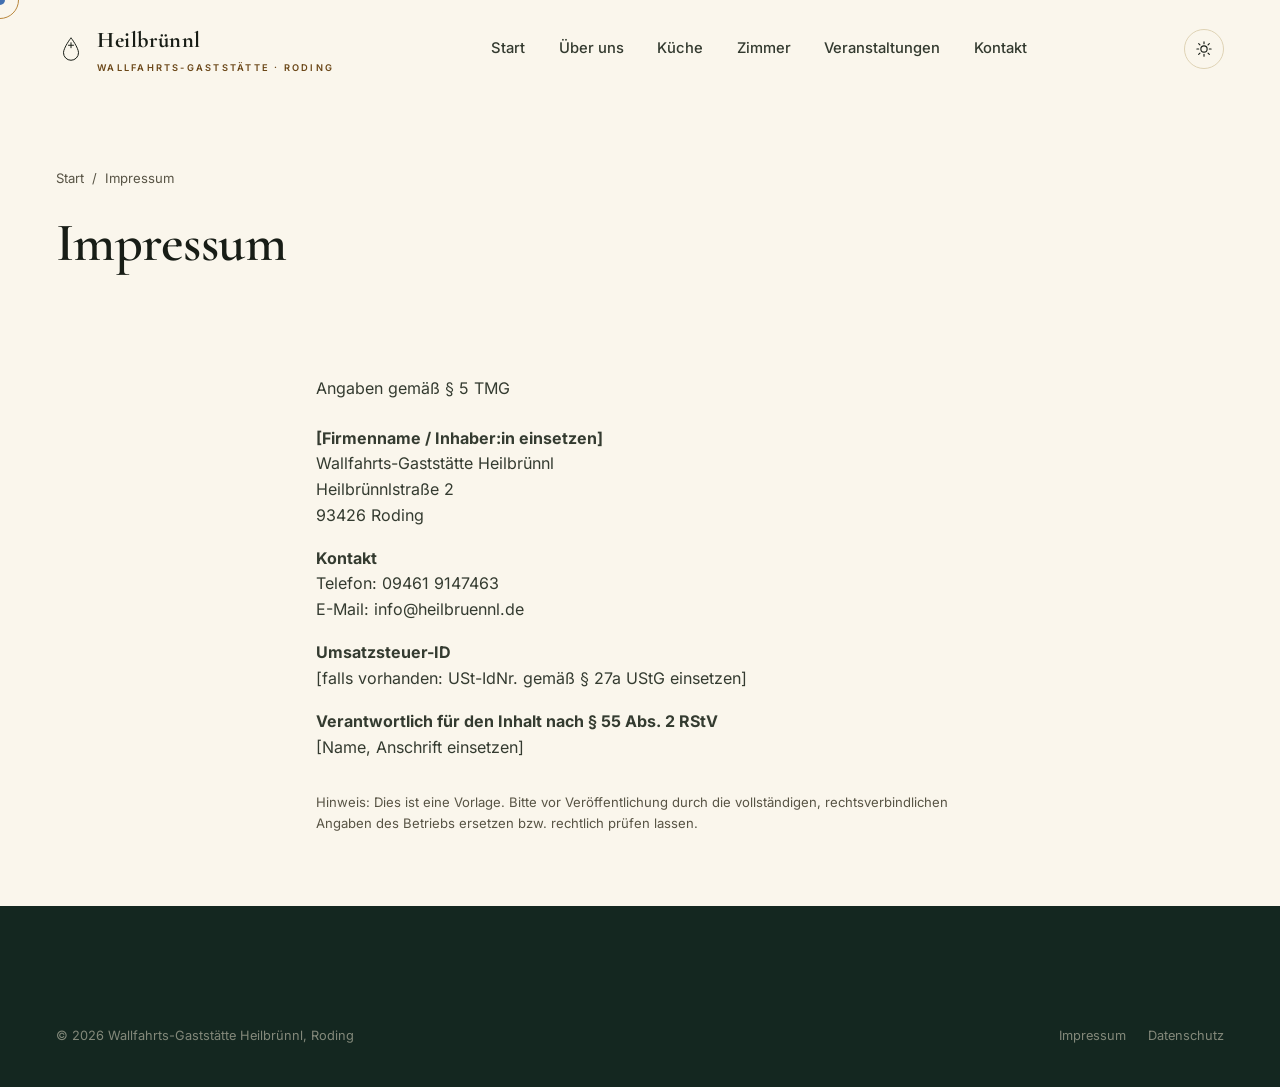
==== impressum.html @ 14e243a8 "Initial commit: Heilbruennl website with CMS-editable content Static multi-page site with real photo" ====
<!doctype html>
<html lang="de" class="no-js">
<head>
<meta charset="UTF-8">
<script>document.documentElement.className='js';</script>
<meta name="viewport" content="width=device-width, initial-scale=1">
<title>Impressum · Heilbrünnl Roding</title>
<meta name="robots" content="noindex">
<link rel="icon" type="image/png" sizes="32x32" href="favicon-32x32.png">
<link rel="icon" type="image/png" sizes="16x16" href="favicon-16x16.png">
<link rel="apple-touch-icon" sizes="180x180" href="apple-touch-icon.png">
<link rel="manifest" href="site.webmanifest">
<meta name="theme-color" content="#1F3A2E">
<link rel="canonical" href="https://www.heilbruennl.de/impressum.html">
<link rel="stylesheet" href="css/style.css">
</head>
<body>

<div class="cursor" aria-hidden="true"></div>
<div class="cursor-ring" aria-hidden="true"></div>
<div class="grain" aria-hidden="true"></div>

<header class="site-header is-scrolled">
  <div class="container">
    <a href="index.html" class="brand">
      <svg viewBox="0 0 48 48" fill="none"><path d="M24 6C24 6 12 22 12 30a12 12 0 0024 0C36 22 24 6 24 6Z" stroke="currentColor" stroke-width="1.6"/><path d="M24 14v8M20 18h8" stroke="currentColor" stroke-width="1.6" stroke-linecap="round"/></svg>
      <span>Heilbrünnl<small>Wallfahrts-Gaststätte · Roding</small></span>
    </a>
    <nav class="nav-desktop" aria-label="Hauptnavigation">
      <a href="index.html">Start</a>
      <a href="ueber-uns.html">Über uns</a>
      <a href="speisekarte.html">Küche</a>
      <a href="zimmer.html">Zimmer</a>
      <a href="veranstaltungen.html">Veranstaltungen</a>
      <a href="kontakt.html">Kontakt</a>
    </nav>
    <div class="header-actions">
      <button class="theme-toggle" aria-label="Tag- / Nachtansicht umschalten">
        <svg class="icon-sun" viewBox="0 0 24 24" fill="none" stroke="currentColor" stroke-width="1.5"><circle cx="12" cy="12" r="4.2"/><path d="M12 2.5v2.4M12 19.1v2.4M4.9 4.9l1.7 1.7M17.4 17.4l1.7 1.7M2.5 12h2.4M19.1 12h2.4M4.9 19.1l1.7-1.7M17.4 6.6l1.7-1.7" stroke-linecap="round"/></svg>
        <svg class="icon-moon" viewBox="0 0 24 24" fill="none" stroke="currentColor" stroke-width="1.5"><path d="M20 14.5A8.5 8.5 0 1 1 9.5 4a6.8 6.8 0 0 0 10.5 10.5Z"/></svg>
      </button>
      <button class="burger" aria-label="Menü öffnen" aria-expanded="false"><span></span></button>
    </div>
  </div>
</header>

<nav class="mobile-nav" aria-label="Mobile Navigation">
  <a href="index.html">Start</a>
  <a href="ueber-uns.html">Über uns</a>
  <a href="speisekarte.html">Küche</a>
  <a href="zimmer.html">Zimmer</a>
  <a href="veranstaltungen.html">Veranstaltungen</a>
  <a href="kontakt.html">Kontakt</a>
</nav>

<main>
  <section class="page-hero" style="padding-bottom:2rem;">
    <div class="container">
      <div class="breadcrumb"><a href="index.html">Start</a><span>/</span><span>Impressum</span></div>
      <h1 style="font-size:var(--fs-h2);">Impressum</h1>
    </div>
  </section>

  <section class="section-tight">
    <div class="container" style="max-width:760px;">
      <p class="body-text">Angaben gemäß § 5 TMG</p>
      <p class="body-text" style="margin-top:1.5rem;">
        <b>[Firmenname / Inhaber:in einsetzen]</b><br>
        Wallfahrts-Gaststätte Heilbrünnl<br>
        Heilbrünnlstraße 2<br>
        93426 Roding
      </p>
      <p class="body-text"><b>Kontakt</b><br>
        Telefon: 09461 9147463<br>
        E-Mail: info@heilbruennl.de
      </p>
      <p class="body-text"><b>Umsatzsteuer-ID</b><br>[falls vorhanden: USt-IdNr. gemäß § 27a UStG einsetzen]</p>
      <p class="body-text"><b>Verantwortlich für den Inhalt nach § 55 Abs. 2 RStV</b><br>[Name, Anschrift einsetzen]</p>
      <p class="form-note" style="margin-top:2rem;">Hinweis: Dies ist eine Vorlage. Bitte vor Veröffentlichung durch die vollständigen, rechtsverbindlichen Angaben des Betriebs ersetzen bzw. rechtlich prüfen lassen.</p>
    </div>
  </section>
</main>

<footer class="site-footer">
  <div class="container">
    <div class="footer-bottom" style="border-top:none;padding-top:0;">
      <span>© <span id="year">2026</span> Wallfahrts-Gaststätte Heilbrünnl, Roding</span>
      <div class="legal"><a href="impressum.html">Impressum</a><a href="datenschutz.html">Datenschutz</a></div>
    </div>
  </div>
</footer>

<script src="js/main.js"></script>
<script src="js/content.js"></script>
</body>
</html>
---- css/style.css ----
/* ==========================================================================
   Heilbrünnl · Wallfahrts-Gaststätte Roding — Design System
   ========================================================================== */

@font-face{
  font-family: 'Cormorant Garamond'; font-style: normal; font-weight: 400 700; font-display: swap;
  src: url('../assets/fonts/cormorant-garamond-normal.woff2') format('woff2');
}
@font-face{
  font-family: 'Cormorant Garamond'; font-style: italic; font-weight: 400 500; font-display: swap;
  src: url('../assets/fonts/cormorant-garamond-italic.woff2') format('woff2');
}
@font-face{
  font-family: 'Inter'; font-style: normal; font-weight: 300 700; font-display: swap;
  src: url('../assets/fonts/inter.woff2') format('woff2');
}

/* ---------- Tokens ---------- */
:root{
  /* Day palette */
  --bg: #FAF6EC;
  --bg-alt: #F2EAD8;
  --panel: #FFFEFA;
  --ink: #171C15;
  --ink-soft: #333A2F;
  --stone: #565243;
  --line: #DED2B4;
  --forest: #1B3327;
  --forest-2: #2C5140;
  --forest-deep: #142720;
  --gold: #B8863C;
  --gold-ink: #6B4718;
  --gold-2: #D9B672;
  --gold-soft: #EFDFB8;
  --wine: #6C2A38;
  --cream-rgb: 250,246,236;
  --grain-opacity: .05;
  --shadow-soft: 0 30px 60px -30px rgba(20,30,20,.35);
  --shadow-tight: 0 10px 24px -14px rgba(20,30,20,.4);

  --font-display: 'Cormorant Garamond', 'Iowan Old Style', Georgia, serif;
  --font-body: 'Inter', -apple-system, BlinkMacSystemFont, 'Segoe UI', sans-serif;

  --fs-hero: clamp(3.2rem, 10vw, 9.5rem);
  --fs-h1: clamp(2.6rem, 6vw, 4.6rem);
  --fs-h2: clamp(2.1rem, 4.6vw, 3.4rem);
  --fs-h3: clamp(1.4rem, 2.4vw, 1.9rem);
  --fs-lead: clamp(1.1rem, 1.6vw, 1.35rem);
  --fs-body: 1rem;
  --fs-small: .875rem;
  --fs-eyebrow: .78rem;

  --space-3xs: .25rem;
  --space-2xs: .5rem;
  --space-xs: .85rem;
  --space-sm: 1.5rem;
  --space-md: 2.5rem;
  --space-lg: 4.5rem;
  --space-xl: 7.5rem;
  --space-2xl: 11rem;

  --container: 1280px;
  --radius: 2px;
  --ease-out: cubic-bezier(.16,.84,.44,1);
  --ease-soft: cubic-bezier(.22,.61,.36,1);
  --dur: .7s;

  color-scheme: light;
}

html[data-theme="night"]{
  --bg: #12190F;
  --bg-alt: #182016;
  --panel: #1B231A;
  --ink: #F4EEDC;
  --ink-soft: #D9D0B8;
  --stone: #A79E86;
  --line: #33402E;
  --forest: #C9A25C;
  --forest-2: #D9B672;
  --forest-deep: #0B120A;
  --gold: #D9B672;
  --gold-ink: #E2C083;
  --gold-2: #EFDFB8;
  --wine: #C97D8B;
  --shadow-soft: 0 30px 70px -30px rgba(0,0,0,.65);
  color-scheme: dark;
}

*,*::before,*::after{ box-sizing: border-box; }
html{ scroll-behavior: smooth; }
@media (prefers-reduced-motion: reduce){
  html{ scroll-behavior: auto; }
  *,*::before,*::after{ animation-duration: .001ms !important; animation-iteration-count: 1 !important; transition-duration: .001ms !important; scroll-behavior: auto !important; }
}

body{
  margin:0;
  background: var(--bg);
  color: var(--ink);
  font-family: var(--font-body);
  font-size: 16px;
  line-height: 1.6;
  -webkit-font-smoothing: antialiased;
  overflow-x: hidden;
  transition: background var(--dur) var(--ease-soft), color var(--dur) var(--ease-soft);
}

img,svg{ max-width:100%; display:block; }
a{ color: inherit; text-decoration:none; }
ul{ margin:0; padding:0; list-style:none; }
h1,h2,h3,h4,p,figure{ margin:0; }
button{ font-family: inherit; cursor:pointer; }
input,textarea,select{ font-family: inherit; font-size: 1rem; }

.container{ width:100%; max-width: var(--container); margin-inline:auto; padding-inline: clamp(1.25rem, 5vw, 3.5rem); }

.font-display{ font-family: var(--font-display); }

.eyebrow{
  display:flex; align-items:center; gap:.6em;
  font-family: var(--font-body);
  font-size: var(--fs-eyebrow);
  letter-spacing:.22em;
  text-transform:uppercase;
  color: var(--gold-ink);
  font-weight:600;
  margin-bottom: var(--space-sm);
}
.eyebrow::before{ content:''; width:28px; height:1px; background: currentColor; }

h1,h2,h3{ font-family: var(--font-display); font-weight:600; line-height:1.06; color: var(--ink); letter-spacing:-.01em; }
h2{ font-size: var(--fs-h2); }
h3{ font-size: var(--fs-h3); font-weight:600; }
.lead{ font-size: var(--fs-lead); color: var(--ink-soft); line-height:1.55; max-width: 46ch; }
.body-text{ color: var(--ink-soft); max-width: 60ch; }
.body-text + .body-text{ margin-top: 1.1em; }

::selection{ background: var(--gold); color: var(--forest-deep); }

/* ---------- Grain overlay (premium tactile texture) ---------- */
.grain{
  position: fixed; inset:0; z-index: 400; pointer-events:none;
  opacity: var(--grain-opacity); mix-blend-mode: overlay;
  background-image: url("data:image/svg+xml,%3Csvg xmlns='http://www.w3.org/2000/svg' width='180' height='180'%3E%3Cfilter id='n'%3E%3CfeTurbulence type='fractalNoise' baseFrequency='0.9' numOctaves='2' stitchTiles='stitch'/%3E%3C/filter%3E%3Crect width='100%25' height='100%25' filter='url(%23n)'/%3E%3C/svg%3E");
}

/* ---------- Photo component ---------- */
.photo{
  position:relative; overflow:hidden; border-radius:6px; box-shadow: var(--shadow-soft);
  aspect-ratio: 4/5; background: var(--forest);
}
.photo.photo--wide{ aspect-ratio: 16/10; }
.photo.photo--square{ aspect-ratio: 1/1; }
.photo.photo--tall{ aspect-ratio: 3/4; }
.photo img{
  position:absolute; inset:0; width:100%; height:100%; object-fit:cover;
  transition: transform 1.2s var(--ease-soft);
}
.photo:hover img{ transform: scale(1.05); }
.photo::after{
  content:''; position:absolute; inset:0; pointer-events:none;
  background: linear-gradient(190deg, rgba(20,39,32,0) 45%, rgba(11,18,10,.72) 100%),
              linear-gradient(0deg, rgba(31,58,46,.16), rgba(31,58,46,.16));
}
.photo .corner{ position:absolute; top:1.2rem; right:1.2rem; width:34px; height:34px; border:1px solid rgba(247,241,224,.55); border-radius:50%; display:flex; align-items:center; justify-content:center; z-index:2; }
.photo .corner svg{ width:14px; height:14px; stroke:#F7F1E0; }
.photo .tag{ position:absolute; left:1.6rem; bottom:1.5rem; right:1.6rem; z-index:2; color:#F7F1E0; font-size:.72rem; letter-spacing:.16em; text-transform:uppercase; display:flex; align-items:center; gap:.5rem; }
.photo .tag svg{ width:16px; height:16px; flex-shrink:0; }
.frame-caption{ margin-top: .9rem; font-size:.78rem; color: var(--stone); display:flex; justify-content:space-between; gap:1rem; }

/* ---------- Buttons ---------- */
.btn{
  position:relative;
  display:inline-flex; align-items:center; gap:.6rem;
  padding: 1rem 1.9rem;
  font-size: .92rem; font-weight:600; letter-spacing:.03em;
  border-radius: 100px;
  border: 1px solid transparent;
  transition: transform .45s var(--ease-out), background .3s, color .3s, border-color .3s, box-shadow .3s;
  white-space: nowrap;
}
.btn svg{ width:16px; height:16px; transition: transform .4s var(--ease-out); }
.btn:hover svg{ transform: translateX(4px); }
.btn-primary{ background: var(--forest); color: #F5EFDC; box-shadow: var(--shadow-tight); }
.btn-primary:hover{ background: var(--forest-2); transform: translateY(-2px); }
.btn-ghost{ border-color: currentColor; color: var(--ink); }
.btn-ghost:hover{ background: var(--ink); color: var(--bg); transform: translateY(-2px); }
.btn-gold{ background: var(--gold); color: var(--forest-deep); }
.btn-gold:hover{ background: var(--gold-2); transform: translateY(-2px); }
.btn-block{ width:100%; justify-content:center; }

/* magnetic wrap */
.magnetic{ display:inline-block; }

/* ---------- Custom cursor ---------- */
.cursor{
  position: fixed; top:0; left:0; width:10px; height:10px; border-radius:50%;
  background: var(--gold); pointer-events:none; z-index: 9999; mix-blend-mode: difference;
  transform: translate(-50%,-50%); transition: width .25s var(--ease-out), height .25s var(--ease-out), background .3s;
}
.cursor-ring{
  position: fixed; top:0; left:0; width:38px; height:38px; border-radius:50%;
  border: 1px solid var(--gold); pointer-events:none; z-index: 9998;
  transform: translate(-50%,-50%);
}
.cursor.is-active{ width:16px; height:16px; }
.cursor-ring.is-active{ width:64px; height:64px; opacity:.5; }
@media (pointer: coarse){ .cursor,.cursor-ring{ display:none; } }

/* ---------- Preloader ---------- */
.preloader{
  display:none;
  position: fixed; inset:0; z-index: 10000; background: var(--forest-deep);
  align-items:center; justify-content:center; flex-direction:column; gap: 1.2rem;
  transition: opacity .8s var(--ease-soft), visibility .8s;
}
.js .preloader{ display:flex; }
.preloader.is-done{ opacity:0; visibility:hidden; pointer-events:none; }
.preloader svg{ width:74px; height:74px; }
.preloader__ring{ fill:none; stroke: var(--gold-2); stroke-width:1.2; stroke-dasharray: 220; stroke-dashoffset:220; animation: draw 1.6s var(--ease-out) forwards; }
.preloader__drop{ fill: var(--gold); opacity:0; animation: fadein .6s ease forwards 1.1s; }
.preloader__word{ font-family: var(--font-display); color:#EFE6CC; letter-spacing:.35em; text-transform:uppercase; font-size:.78rem; opacity:0; animation: fadein .8s ease forwards 1.3s; }
@keyframes draw{ to{ stroke-dashoffset:0; } }
@keyframes fadein{ to{ opacity:1; } }

/* ---------- Scroll progress ---------- */
.progress-bar{ position: fixed; top:0; left:0; height:2px; background: var(--gold); z-index: 500; width:0%; }

/* ---------- Header ---------- */
.site-header{
  position: fixed; top:0; left:0; right:0; z-index: 900;
  padding: 1.4rem 0;
  transition: padding .4s var(--ease-soft), background .4s var(--ease-soft), box-shadow .4s, border-color .4s;
  border-bottom: 1px solid transparent;
}
.site-header.is-scrolled{
  padding: .85rem 0;
  background: rgba(var(--cream-rgb), .82);
  backdrop-filter: blur(14px) saturate(140%);
  border-color: var(--line);
}
html[data-theme="night"] .site-header.is-scrolled{ background: rgba(18,25,15,.75); }
.site-header .container{ display:flex; align-items:center; justify-content:space-between; gap: 1rem; }

.brand{ display:flex; align-items:center; gap:.7rem; font-family: var(--font-display); font-size:1.4rem; font-weight:700; letter-spacing:.02em; color: var(--ink); }
.brand svg{ width:30px; height:30px; }
.brand span{ display:block; }
.brand small{ display:block; font-family: var(--font-body); font-size:.58rem; font-weight:600; letter-spacing:.24em; text-transform:uppercase; color: var(--gold-ink); margin-top:.15rem; }

.nav-desktop{ display:flex; align-items:center; gap: 2.1rem; }
.nav-desktop a{ position:relative; font-size:.92rem; font-weight:500; color: var(--ink-soft); padding: .3rem 0; transition: color .3s; }
.nav-desktop a::after{ content:''; position:absolute; left:0; bottom:-2px; width:0; height:1px; background: var(--gold); transition: width .35s var(--ease-out); }
.nav-desktop a:hover{ color: var(--ink); }
.nav-desktop a:hover::after,
.nav-desktop a[aria-current="page"]::after{ width:100%; }
.nav-desktop a[aria-current="page"]{ color: var(--ink); }

.header-actions{ display:flex; align-items:center; gap:.85rem; }

.theme-toggle{
  display:flex; align-items:center; justify-content:center;
  width:40px; height:40px; border-radius:50%; border:1px solid var(--line);
  background: transparent; color: var(--ink); transition: border-color .3s, transform .3s;
}
.theme-toggle:hover{ border-color: var(--gold); transform: rotate(20deg); }
.theme-toggle svg{ width:18px; height:18px; }
.theme-toggle .icon-moon{ display:none; }
html[data-theme="night"] .theme-toggle .icon-sun{ display:none; }
html[data-theme="night"] .theme-toggle .icon-moon{ display:block; }

.burger{ display:none; width:44px; height:44px; border-radius:50%; border:1px solid var(--line); background:none; align-items:center; justify-content:center; position:relative; }
.burger span,.burger span::before,.burger span::after{ content:''; display:block; width:16px; height:1px; background: var(--ink); position:relative; transition: transform .3s, opacity .3s; }
.burger span::before{ position:absolute; top:-5px; }
.burger span::after{ position:absolute; top:5px; }
.burger.is-open span{ background:transparent; }
.burger.is-open span::before{ transform: rotate(45deg) translate(0); top:0; }
.burger.is-open span::after{ transform: rotate(-45deg); top:0; }

.mobile-nav{
  position: fixed; inset:0; background: var(--forest-deep); z-index: 850;
  display:flex; flex-direction:column; justify-content:center; padding: 2rem 8vw;
  transform: translateY(-100%); transition: transform .6s var(--ease-soft);
}
.mobile-nav.is-open{ transform: translateY(0); }
.mobile-nav a{ display:block; font-family: var(--font-display); font-size: clamp(2rem,9vw,3.4rem); color:#F3ECD8; padding: .3rem 0; border-bottom:1px solid rgba(255,255,255,.08); opacity:0; transform: translateY(24px); }
.mobile-nav.is-open a{ animation: navin .7s var(--ease-out) forwards; }
.mobile-nav small{ display:block; margin-top: 2rem; color: var(--gold-2); letter-spacing:.2em; text-transform:uppercase; font-size:.75rem; opacity:0; }
.mobile-nav.is-open small{ animation: fadein .8s ease forwards .5s; }
@keyframes navin{ to{ opacity:1; transform:none; } }

body.menu-open .site-header{ background: var(--forest-deep); border-color: transparent; }
body.menu-open .brand, body.menu-open .brand small{ color:#F3ECD8; }
body.menu-open .theme-toggle{ border-color: rgba(243,236,216,.3); color:#F3ECD8; }
body.menu-open .header-actions .btn-primary{ background: var(--gold); color: var(--forest-deep); }
body.menu-open .burger span::before, body.menu-open .burger span::after{ background: #F3ECD8; }

/* ---------- Hero ---------- */
.hero{
  position:relative; min-height: 100svh; display:flex; flex-direction:column; justify-content:flex-end;
  overflow:hidden; padding-top: 8rem;
}
.hero-media{ position:absolute; top:-9%; left:0; right:0; height:118%; z-index:0; overflow:hidden; }
.hero-media img{
  position:absolute; inset:0; width:100%; height:100%; object-fit:cover; object-position: center 65%;
  animation: kenburns 26s ease-in-out infinite alternate;
}
@keyframes kenburns{ from{ transform: scale(1); } to{ transform: scale(1.09); } }
.hero::after{
  content:''; position:absolute; inset:0; z-index:1; pointer-events:none;
  background:
    linear-gradient(0deg, rgba(11,18,10,.9) 0%, rgba(11,18,10,.62) 34%, rgba(11,18,10,.42) 62%, rgba(11,18,10,.58) 100%);
}

.hero-content{ position:relative; z-index:2; }
.hero-eyebrow{ display:flex; gap:.6rem; align-items:center; font-size:var(--fs-eyebrow); letter-spacing:.3em; text-transform:uppercase; color: var(--gold-2); margin-bottom:1.4rem; line-height:1.6; text-shadow: 0 2px 14px rgba(0,0,0,.55); }
.hero-title{ font-size: var(--fs-hero); line-height:.92; color: #F7F1E0; text-shadow: 0 6px 40px rgba(0,0,0,.25); }
.hero-title .line{ display:block; overflow:hidden; }
.hero-title .line span{ display:inline-block; will-change: transform; }
.js .hero-title .line span{ transform: translateY(110%); opacity:0; transition: transform 1.1s var(--ease-out), opacity 1s ease; transition-delay: calc(var(--i,0) * .09s); }
.hero-loaded .hero-title .line span{ transform:none; opacity:1; }
.hero-sub{ margin-top: 1.6rem; max-width: 42ch; font-size: var(--fs-lead); color: rgba(247,241,224,.9); text-shadow: 0 2px 16px rgba(0,0,0,.45); }
.hero-actions{ display:flex; flex-wrap:wrap; gap: 1rem; margin-top: 2.4rem; }
.hero-meta{ display:flex; justify-content:space-between; align-items:flex-end; gap:1rem; margin-top: var(--space-lg); padding-bottom: 2.2rem; border-top:1px solid rgba(247,241,224,.2); padding-top:1.4rem; }
.hero-scroll{ display:flex; align-items:center; gap:.7rem; font-size:.78rem; letter-spacing:.15em; text-transform:uppercase; color: rgba(247,241,224,.75); }
.hero-scroll i{ display:block; width:1px; height:34px; background: rgba(247,241,224,.3); position:relative; overflow:hidden; }
.hero-scroll i::after{ content:''; position:absolute; top:-100%; left:0; width:100%; height:100%; background: var(--gold-2); animation: scrollline 1.8s ease-in-out infinite; }
@keyframes scrollline{ 0%{ top:-100%; } 50%{ top:0; } 100%{ top:100%; } }
.hero-year{ font-family: var(--font-display); font-size: 1.05rem; color: var(--gold-2); letter-spacing:.05em; }

.seal{ position:absolute; z-index:2; right: clamp(1.5rem,5vw,4rem); bottom: clamp(7rem,14vh,10rem); width:100px; height:100px; color: rgba(247,241,224,.7); }
.seal svg{ width:100%; height:100%; animation: spin 36s linear infinite; }
@keyframes spin{ to{ transform: rotate(360deg); } }
@media (max-width: 860px){ .seal{ display:none; } }

/* Header sits over a photo hero: force legible light controls until scrolled (homepage only) */
body:has(.hero, .page-hero--photo) .site-header:not(.is-scrolled) .brand,
body:has(.hero, .page-hero--photo) .site-header:not(.is-scrolled) .nav-desktop a,
body:has(.hero, .page-hero--photo) .site-header:not(.is-scrolled) .theme-toggle{ color:#F7F1E0; }
body:has(.hero, .page-hero--photo) .site-header:not(.is-scrolled) .burger span,
body:has(.hero, .page-hero--photo) .site-header:not(.is-scrolled) .burger span::before,
body:has(.hero, .page-hero--photo) .site-header:not(.is-scrolled) .burger span::after{ background:#F7F1E0; }
body:has(.hero, .page-hero--photo) .site-header:not(.is-scrolled) .brand small{ color: var(--gold-2); }
body:has(.hero, .page-hero--photo) .site-header:not(.is-scrolled) .theme-toggle,
body:has(.hero, .page-hero--photo) .site-header:not(.is-scrolled) .burger{ border-color: rgba(247,241,224,.35); }
body:has(.hero, .page-hero--photo) .site-header:not(.is-scrolled) .nav-desktop a::after{ background: var(--gold-2); }

/* ---------- Marquee ---------- */
.marquee{
  position:relative; overflow:hidden; background: var(--forest); color: #EFE6CC;
  padding: 1.1rem 0; white-space:nowrap;
}
.marquee__track{ display:inline-flex; gap: 2.5rem; animation: marquee 32s linear infinite; }
.marquee:hover .marquee__track{ animation-play-state: paused; }
.marquee span{ font-family: var(--font-display); font-style:italic; font-size: 1.15rem; letter-spacing:.02em; display:inline-flex; align-items:center; gap: 2.5rem; }
.marquee span i{ width:5px; height:5px; border-radius:50%; background: var(--gold-2); display:inline-block; font-style:normal; }
@keyframes marquee{ from{ transform: translateX(0); } to{ transform: translateX(-50%); } }

/* ---------- Sections ---------- */
section{ position:relative; }
.section{ padding-block: var(--space-xl); }
.section-tight{ padding-block: var(--space-lg); }
.section-head{ display:flex; justify-content:space-between; align-items:flex-end; gap: 2rem; margin-bottom: var(--space-lg); flex-wrap:wrap; }
.section-head h2{ max-width: 16ch; }
.section-alt{ background: var(--bg-alt); }

.js .reveal{ opacity:0; transform: translateY(28px); transition: opacity .9s var(--ease-out), transform .9s var(--ease-out); }
.js .reveal.is-in{ opacity:1; transform:none; }

/* Intro / welcome split */
.split{ display:grid; grid-template-columns: .9fr 1.1fr; gap: clamp(2rem,6vw,6rem); align-items:center; }
.split.reverse{ grid-template-columns: 1.1fr .9fr; }
.split.reverse .split-media{ order:2; }
.split-media{ position:relative; }

.stat-row{ display:flex; gap: clamp(1.5rem,5vw,4rem); margin-top: var(--space-md); flex-wrap:wrap; }
.stat{ }
.stat b{ display:block; font-family: var(--font-display); font-size: clamp(2rem,4vw,3rem); color: var(--forest); line-height:1; }
html[data-theme="night"] .stat b{ color: var(--gold-2); }
.stat span{ font-size:.82rem; color: var(--stone); }

/* USP grid */
.grid-usp{ display:grid; grid-template-columns: repeat(3, 1fr); gap: 1px; background: var(--line); border:1px solid var(--line); }
.usp-card{ background: var(--bg); padding: 2.6rem 2.2rem; display:flex; flex-direction:column; gap:1.1rem; transition: background .4s; }
.usp-card:hover{ background: var(--panel); }
.usp-card .num{ font-family: var(--font-display); font-size:.85rem; color: var(--gold-ink); }
.usp-card svg{ width:30px; height:30px; stroke: var(--forest); }
html[data-theme="night"] .usp-card svg{ stroke: var(--gold-2); }
.usp-card h3{ font-size:1.25rem; }
.usp-card p{ color: var(--stone); font-size:.94rem; }

/* Legend / pinned storytelling */
.legend-pin{ height: 420vh; position:relative; background: var(--forest-deep); }
.legend-stage{ position: sticky; top:0; height:100svh; overflow:hidden; display:flex; align-items:center; color:#F2EAD3; }
.legend-bg{ position:absolute; inset:0; opacity:1; }
.legend-bg img{ position:absolute; inset:0; width:100%; height:100%; object-fit:cover; filter: saturate(1.05); }
.legend-bg::after{
  content:''; position:absolute; inset:0;
  background: linear-gradient(100deg, rgba(9,16,9,.88) 0%, rgba(9,16,9,.7) 38%, rgba(9,16,9,.42) 68%, rgba(9,16,9,.62) 100%);
}
.legend-bg svg{ position:relative; width:100%; height:100%; z-index:1; mix-blend-mode: screen; opacity:.55; }
.legend-progress{ position:absolute; left: clamp(1.25rem,5vw,3.5rem); top:50%; transform:translateY(-50%); display:flex; flex-direction:column; gap: 1.4rem; z-index:3; }
.legend-progress i{ width:6px; height:6px; border-radius:50%; background: rgba(242,234,211,.3); transition: background .4s, transform .4s; }
.legend-progress i.is-active{ background: var(--gold-2); transform: scale(1.6); }
.legend-copy{ position:relative; z-index:2; max-width: 720px; margin-inline:auto; padding-inline: clamp(1.25rem,5vw,3.5rem); }
.legend-beat{ position:absolute; inset:0; display:flex; flex-direction:column; justify-content:center; max-width:720px; margin-inline:auto; padding-inline: clamp(1.25rem,5vw,3.5rem); }
.js .legend-beat{ opacity:0; transition: opacity .5s ease; }
.js .legend-beat.is-active{ opacity:1; }
.legend-beat .eyebrow{ color: var(--gold-2); }
.legend-beat h3{ font-size: clamp(1.8rem,4vw,3rem); color:#F7F1E0; margin-bottom:1rem; }
.legend-beat p{ font-size: var(--fs-lead); color: rgba(247,241,224,.78); max-width: 52ch; }
.legend-year{ position:absolute; right: clamp(1.25rem,6vw,6rem); top:50%; transform:translateY(-50%); font-family: var(--font-display); font-size: clamp(6rem,18vw,15rem); color: rgba(217,182,114,.14); line-height:1; z-index:1; pointer-events:none; }

/* Fallback rendering for reduced-motion / no-GSAP: stacked reading list instead of pinned scrub */
.legend-fallback.legend-pin{ height:auto; }
.legend-fallback .legend-stage{ position:relative; height:auto; overflow:visible; display:block; padding-block: var(--space-xl); }
.legend-fallback .legend-progress{ display:none; }
.legend-fallback .legend-bg{ opacity:.5; }
.legend-fallback .legend-beat{ position:relative; inset:auto; opacity:1; margin-bottom: var(--space-xl); }
.legend-fallback .legend-beat:last-child{ margin-bottom:0; }
.legend-fallback .legend-year{ position:static; transform:none; display:block; margin-bottom:1rem; font-size: clamp(3rem,8vw,5rem); }

.ripple{ transform-origin: center; animation: ripple 4.5s ease-out infinite; }
.ripple-2{ animation-delay: 1.5s; }
.ripple-3{ animation-delay: 3s; }
@keyframes ripple{ 0%{ r:20; opacity:.7; } 100%{ r:220; opacity:0; } }
@media (prefers-reduced-motion: reduce){ .ripple{ animation: none; opacity:.25; } }

/* Timeline (About) */
.timeline{ position:relative; max-width: 900px; margin-inline:auto; }
.timeline::before{ content:''; position:absolute; left: 10px; top:0; bottom:0; width:1px; background: var(--line); }
.timeline-item{ position:relative; padding-left: 3.2rem; padding-bottom: var(--space-lg); }
.timeline-item:last-child{ padding-bottom:0; }
.timeline-item::before{ content:''; position:absolute; left:2px; top:6px; width:18px; height:18px; border-radius:50%; background: var(--bg); border:1px solid var(--gold-ink); }
.timeline-item::after{ content:''; position:absolute; left:8px; top:12px; width:6px; height:6px; border-radius:50%; background: var(--gold-ink); }
.timeline-item b{ display:block; font-family: var(--font-display); color: var(--gold-ink); font-size:1.6rem; margin-bottom:.4rem; }
.timeline-item h3{ margin-bottom:.6rem; }
.timeline-item p{ color: var(--stone); max-width: 56ch; }

/* Quote / voices */
.grid-voices{ display:grid; grid-template-columns: repeat(3,1fr); gap: 2rem; }
.voice{ padding: 2.4rem; background: var(--panel); border:1px solid var(--line); border-radius: 4px; display:flex; flex-direction:column; gap:1.4rem; justify-content:space-between; height:100%; }
.voice svg{ width:26px; height:20px; fill: var(--gold); }
.voice p{ font-family: var(--font-display); font-size:1.35rem; font-style:italic; color: var(--ink); line-height:1.4; }
.voice span{ font-size:.8rem; letter-spacing:.08em; text-transform:uppercase; color: var(--stone); }

/* Cards: menu / rooms / events */
.grid-3{ display:grid; grid-template-columns: repeat(3,1fr); gap: 1.75rem; }
.grid-2{ display:grid; grid-template-columns: repeat(2,1fr); gap: 1.75rem; }

.menu-card{ background: var(--panel); border:1px solid var(--line); padding: 2.2rem; border-radius:4px; height:100%; transition: transform .4s var(--ease-out), box-shadow .4s; }
.menu-card:hover{ transform: translateY(-6px); box-shadow: var(--shadow-tight); }
.menu-card h3{ display:flex; align-items:center; gap:.7rem; }
.menu-card h3 svg{ width:22px; height:22px; stroke: var(--gold-ink); }
.menu-list{ margin-top:1.4rem; display:flex; flex-direction:column; gap:1rem; }
.menu-list li{ display:flex; justify-content:space-between; gap:1rem; padding-bottom:1rem; border-bottom:1px dashed var(--line); }
.menu-list li:last-child{ border-bottom:none; padding-bottom:0; }
.menu-list b{ display:block; font-weight:600; color: var(--ink); font-size: .98rem; }
.menu-list small{ color: var(--stone); font-size:.83rem; }
.menu-note{ margin-top: var(--space-md); padding: 1.4rem 1.6rem; background: var(--bg-alt); border-left:2px solid var(--gold); font-size:.9rem; color: var(--ink-soft); border-radius: 0 4px 4px 0; }

.room-card{ position:relative; border-radius:4px; overflow:hidden; background: var(--panel); border:1px solid var(--line); display:flex; flex-direction:column; }
.room-card .photo{ border-radius:0; box-shadow:none; aspect-ratio: 4/3; }
.room-card__body{ padding: 1.8rem; display:flex; flex-direction:column; gap: .9rem; flex:1; }
.room-card__body h3{ display:flex; justify-content:space-between; align-items:baseline; gap:.5rem; }
.room-card__body h3 small{ font-family: var(--font-body); font-size:.72rem; letter-spacing:.1em; text-transform:uppercase; color: var(--gold-ink); font-weight:600; }
.room-feats{ display:flex; flex-wrap:wrap; gap: .5rem; margin-top:.3rem; }
.room-feats li{ font-size:.76rem; padding:.35rem .7rem; border:1px solid var(--line); border-radius:100px; color: var(--stone); }

.event-card{ display:grid; grid-template-columns: auto 1fr; gap: 1.6rem; padding: 2rem 0; border-bottom:1px solid var(--line); }
.event-card:first-child{ padding-top:0; }
.event-card__icon{ width:52px; height:52px; border-radius:50%; border:1px solid var(--gold-ink); display:flex; align-items:center; justify-content:center; flex-shrink:0; }
.event-card__icon svg{ width:22px; height:22px; stroke: var(--gold-ink); }
.event-card h3{ margin-bottom:.5rem; }
.event-card p{ color: var(--stone); max-width: 60ch; }

/* Pill tags */
.tag-row{ display:flex; flex-wrap:wrap; gap:.6rem; margin-top:1.5rem; }
.pill{ font-size:.8rem; padding:.5rem 1rem; border:1px solid var(--line); border-radius:100px; color: var(--ink-soft); }

/* CTA band */
.cta-band{ position:relative; background: var(--forest); color:#F2EAD3; border-radius: 6px; padding: clamp(2.5rem,6vw,5rem); overflow:hidden; text-align:center; }
.cta-band h2{ color:#F7F1E0; }
.cta-band .lead{ color: rgba(247,241,224,.75); margin-inline:auto; }
.cta-band .hero-actions{ justify-content:center; }
.cta-band::before{ content:''; position:absolute; inset:0; background: radial-gradient(circle at 20% 120%, rgba(217,182,114,.25), transparent 60%); z-index:0; }
.cta-band > *{ position:relative; z-index:1; }
.cta-band__media{ position:absolute; inset:0; z-index:0; }
.cta-band__media img{ position:absolute; inset:0; width:100%; height:100%; object-fit:cover; }
.cta-band__media::after{ content:''; position:absolute; inset:0; background: linear-gradient(180deg, rgba(11,18,10,.82), rgba(11,18,10,.78)); }

/* Contact / map */
.contact-grid{ display:grid; grid-template-columns: 1fr 1fr; gap: clamp(2rem,5vw,5rem); align-items:start; }
.info-list{ display:flex; flex-direction:column; gap: 1.6rem; margin-top: var(--space-md); }
.info-list li{ display:flex; gap:1rem; align-items:flex-start; }
.info-list svg{ width:20px; height:20px; stroke: var(--gold-ink); flex-shrink:0; margin-top:.2rem; }
.info-list b{ display:block; }
.info-list span, .info-list a{ color: var(--stone); }
.hours-table{ width:100%; border-collapse:collapse; margin-top: var(--space-md); }
.hours-table td{ padding: .65rem 0; border-bottom:1px solid var(--line); font-size:.95rem; }
.hours-table td:last-child{ text-align:right; color: var(--stone); }
.map-frame{
  position:relative; width:100%; aspect-ratio: 4/3; border-radius:4px; overflow:hidden;
  background: linear-gradient(155deg, var(--forest) 0%, var(--forest-deep) 100%);
  box-shadow: var(--shadow-soft);
}
.map-frame__pin{ position:absolute; inset:0; display:flex; flex-direction:column; align-items:center; justify-content:center; gap:.6rem; color:#F3ECD8; pointer-events:none; }
.map-frame__pin svg{ width:34px; height:34px; stroke: var(--gold-2); }
.map-frame__pin span{ font-size:.8rem; letter-spacing:.1em; text-transform:uppercase; color: rgba(243,236,216,.7); }
.map-embed{ position:relative; z-index:1; width:100%; height:100%; border:0; filter: grayscale(.25) contrast(1.05); background:transparent; }
html[data-theme="night"] .map-embed{ filter: grayscale(.4) invert(.92) contrast(.9); }

.form-grid{ display:grid; grid-template-columns: 1fr 1fr; gap: 1.2rem; }
.field{ display:flex; flex-direction:column; gap:.5rem; }
.field.full{ grid-column: 1 / -1; }
.field label{ font-size:.8rem; letter-spacing:.05em; text-transform:uppercase; color: var(--stone); }
.field input,.field select,.field textarea{
  background: var(--panel); border:1px solid var(--line); border-radius:2px; padding: .85rem 1rem; color: var(--ink);
  transition: border-color .3s; width:100%;
}
.field input:focus,.field select:focus,.field textarea:focus{ outline:none; border-color: var(--gold); }
.field textarea{ resize: vertical; min-height:120px; }
.form-note{ font-size:.82rem; color: var(--stone); margin-top:.75rem; }
.form-status{ font-size:.9rem; margin-top:1rem; min-height:1.4em; }
.form-status.ok{ color: var(--forest); }
html[data-theme="night"] .form-status.ok{ color: var(--gold-2); }

/* Footer */
.site-footer{ background: var(--forest-deep); color: rgba(242,234,211,.8); padding-block: var(--space-xl) var(--space-md); }
.footer-top{ display:grid; grid-template-columns: 1.4fr repeat(3, 1fr); gap: 3rem; padding-bottom: var(--space-lg); border-bottom:1px solid rgba(242,234,211,.12); }
.footer-brand{ display:flex; align-items:center; gap:.7rem; font-family: var(--font-display); font-size:1.5rem; color:#F7F1E0; }
.footer-brand svg{ width:30px; height:30px; }
.site-footer p{ color: rgba(242,234,211,.6); margin-top:1rem; max-width:32ch; font-size:.92rem; }
.footer-col h4{ font-size:.78rem; letter-spacing:.16em; text-transform:uppercase; color: var(--gold-2); margin-bottom:1.2rem; }
.footer-col a,.footer-col span{ display:block; color: rgba(242,234,211,.7); font-size:.92rem; padding: .35rem 0; transition: color .3s, padding-left .3s; }
.footer-col a:hover{ color:#F7F1E0; padding-left:.3rem; }
.footer-bottom{ display:flex; justify-content:space-between; align-items:center; padding-top: var(--space-md); flex-wrap:wrap; gap:1rem; font-size:.8rem; color: rgba(242,234,211,.5); }
.footer-bottom a{ color: rgba(242,234,211,.5); }
.footer-bottom a:hover{ color:#F7F1E0; }
.footer-bottom .legal{ display:flex; gap:1.4rem; }

/* Page hero (subpages) */
.page-hero{ padding-top: 10.5rem; padding-bottom: var(--space-lg); position:relative; overflow:hidden; }
.page-hero .container{ position:relative; z-index:2; }
.page-hero h1{ font-size: var(--fs-h1); max-width: 16ch; }
.page-hero .lead{ margin-top:1.4rem; }
.breadcrumb{ display:flex; align-items:center; gap:.5rem; font-size:.82rem; color: var(--stone); margin-bottom:1.6rem; }
.breadcrumb a:hover{ color: var(--gold-ink); }

.page-hero--photo{ padding-top: 12rem; padding-bottom: 5.5rem; min-height: 58vh; display:flex; align-items:flex-end; }
.page-hero-media{ position:absolute; inset:0; z-index:0; }
.page-hero-media img{ position:absolute; inset:0; width:100%; height:100%; object-fit:cover; }
.page-hero-media::after{ content:''; position:absolute; inset:0;
  background: linear-gradient(0deg, rgba(11,18,10,.9) 0%, rgba(11,18,10,.6) 45%, rgba(11,18,10,.48) 100%); }
.page-hero--photo h1{ color:#F7F1E0; text-shadow: 0 2px 18px rgba(0,0,0,.5); }
.page-hero--photo .lead{ color: rgba(247,241,224,.88); text-shadow: 0 2px 14px rgba(0,0,0,.45); }
.page-hero--photo .eyebrow{ color: var(--gold-2); text-shadow: 0 2px 12px rgba(0,0,0,.5); }
.page-hero--photo .breadcrumb{ color: rgba(247,241,224,.65); text-shadow: 0 1px 8px rgba(0,0,0,.4); }
.page-hero--photo .breadcrumb a:hover{ color:#F7F1E0; }

/* Divider ornament */
.ornament{ display:flex; align-items:center; justify-content:center; gap:1rem; margin-block: var(--space-lg); color: var(--gold-ink); }
.ornament::before,.ornament::after{ content:''; height:1px; width:80px; background: var(--line); }
.ornament svg{ width:22px; height:22px; }

/* Responsive */
@media (max-width: 1080px){
  .grid-usp{ grid-template-columns: repeat(2,1fr); }
  .grid-3{ grid-template-columns: repeat(2,1fr); }
  .footer-top{ grid-template-columns: 1fr 1fr; gap:2.5rem; }
}
@media (max-width: 860px){
  .nav-desktop{ display:none; }
  .burger{ display:flex; }
  .split, .split.reverse{ grid-template-columns: 1fr; }
  .split.reverse .split-media{ order:0; }
  .grid-usp{ grid-template-columns: 1fr; }
  .grid-3,.grid-2,.grid-voices{ grid-template-columns: 1fr; }
  .contact-grid{ grid-template-columns: 1fr; }
  .form-grid{ grid-template-columns: 1fr; }
  .footer-top{ grid-template-columns: 1fr; gap: 2.2rem; }
  .hero-meta{ flex-direction:column; align-items:flex-start; gap:1.2rem; }
  .legend-pin{ height: 320vh; }
  .stat-row{ gap: 2rem; }
  .page-hero{ padding-top: 8rem; }
  .page-hero--photo{ padding-top: 8.5rem; padding-bottom: 4rem; min-height:52vh; }
  .photo.photo--wide{ aspect-ratio: 4/3; }
  .event-card{ grid-template-columns: 1fr; }
  .event-card__icon{ margin-bottom:.4rem; }
}
@media (max-width: 520px){
  .btn{ padding: .9rem 1.4rem; font-size:.86rem; }
  section.section{ padding-block: var(--space-lg); }
  .hero{ padding-top: 6.5rem; }
  .hero-eyebrow{ letter-spacing:.18em; margin-bottom:1.1rem; }
  .hero-actions{ flex-direction:column; align-items:stretch; }
  .hero-actions .btn{ justify-content:center; }
  .container{ padding-inline: 1.25rem; }
  .voice{ padding: 1.8rem; }
  .cta-band{ padding: 2.2rem 1.4rem; }
  .legend-beat p{ font-size: 1rem; }
  .brand small{ display:none; }
  .header-actions{ gap:.5rem; }
  .header-actions .btn-primary{ padding: .7rem 1.1rem; font-size:.78rem; }
  .theme-toggle,.burger{ width:38px; height:38px; }
}
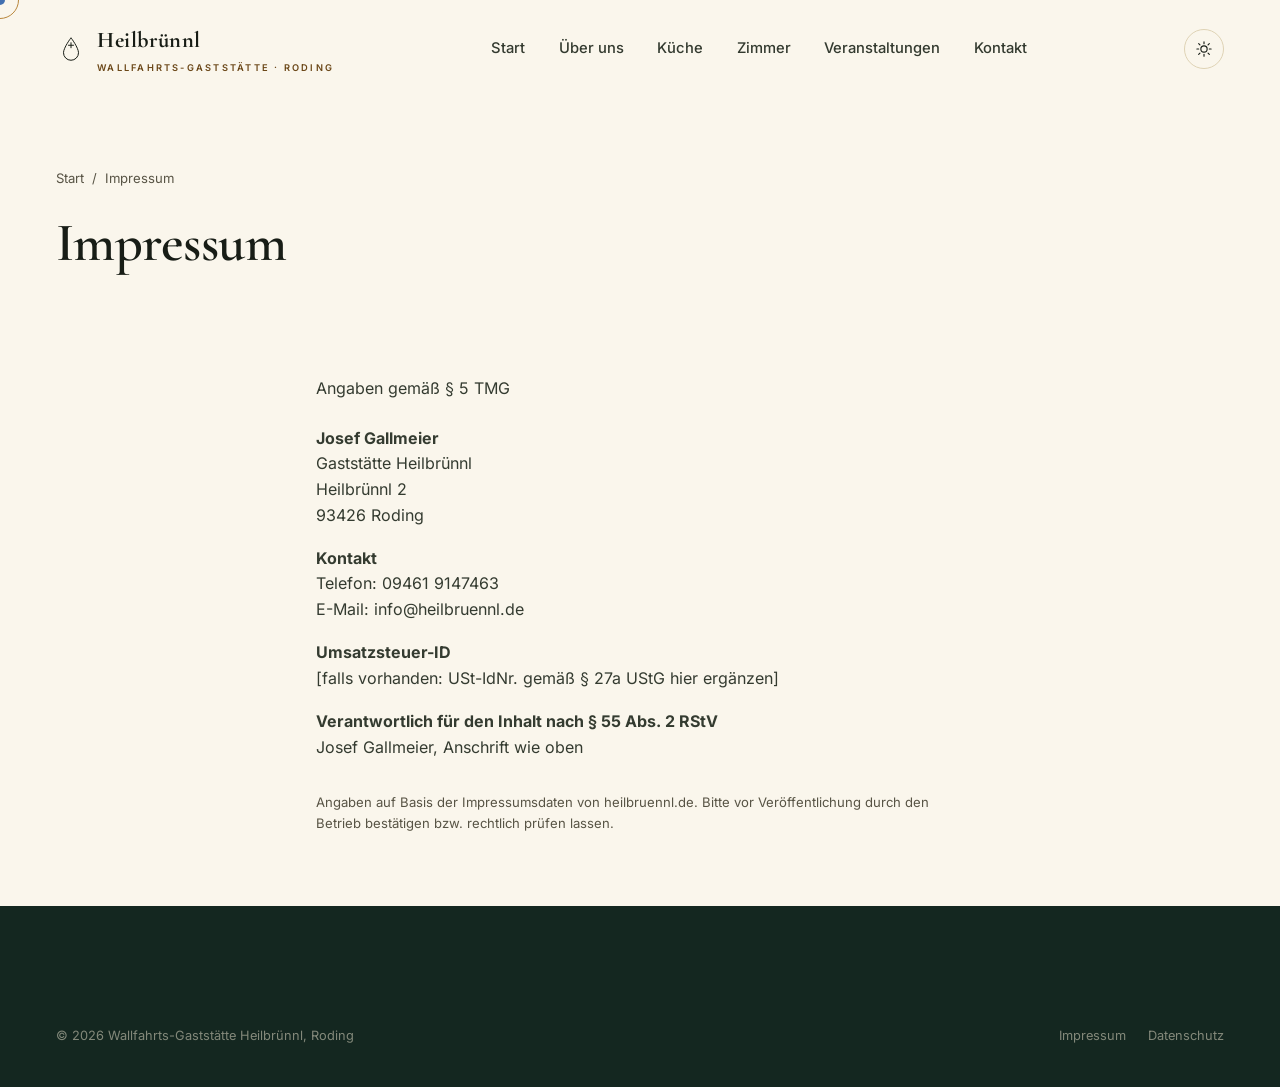
==== commit 8ad1802f: "Fix factual accuracy: real address, menu, drinks, rooms from official source - Address corrected: He" ====
--- a/impressum.html
+++ b/impressum.html
@@ -65,18 +65,18 @@
     <div class="container" style="max-width:760px;">
       <p class="body-text">Angaben gemäß § 5 TMG</p>
       <p class="body-text" style="margin-top:1.5rem;">
-        <b>[Firmenname / Inhaber:in einsetzen]</b><br>
-        Wallfahrts-Gaststätte Heilbrünnl<br>
-        Heilbrünnlstraße 2<br>
+        <b>Josef Gallmeier</b><br>
+        Gaststätte Heilbrünnl<br>
+        Heilbrünnl 2<br>
         93426 Roding
       </p>
       <p class="body-text"><b>Kontakt</b><br>
         Telefon: 09461 9147463<br>
         E-Mail: info@heilbruennl.de
       </p>
-      <p class="body-text"><b>Umsatzsteuer-ID</b><br>[falls vorhanden: USt-IdNr. gemäß § 27a UStG einsetzen]</p>
-      <p class="body-text"><b>Verantwortlich für den Inhalt nach § 55 Abs. 2 RStV</b><br>[Name, Anschrift einsetzen]</p>
-      <p class="form-note" style="margin-top:2rem;">Hinweis: Dies ist eine Vorlage. Bitte vor Veröffentlichung durch die vollständigen, rechtsverbindlichen Angaben des Betriebs ersetzen bzw. rechtlich prüfen lassen.</p>
+      <p class="body-text"><b>Umsatzsteuer-ID</b><br>[falls vorhanden: USt-IdNr. gemäß § 27a UStG hier ergänzen]</p>
+      <p class="body-text"><b>Verantwortlich für den Inhalt nach § 55 Abs. 2 RStV</b><br>Josef Gallmeier, Anschrift wie oben</p>
+      <p class="form-note" style="margin-top:2rem;">Angaben auf Basis der Impressumsdaten von heilbruennl.de. Bitte vor Veröffentlichung durch den Betrieb bestätigen bzw. rechtlich prüfen lassen.</p>
     </div>
   </section>
 </main>
